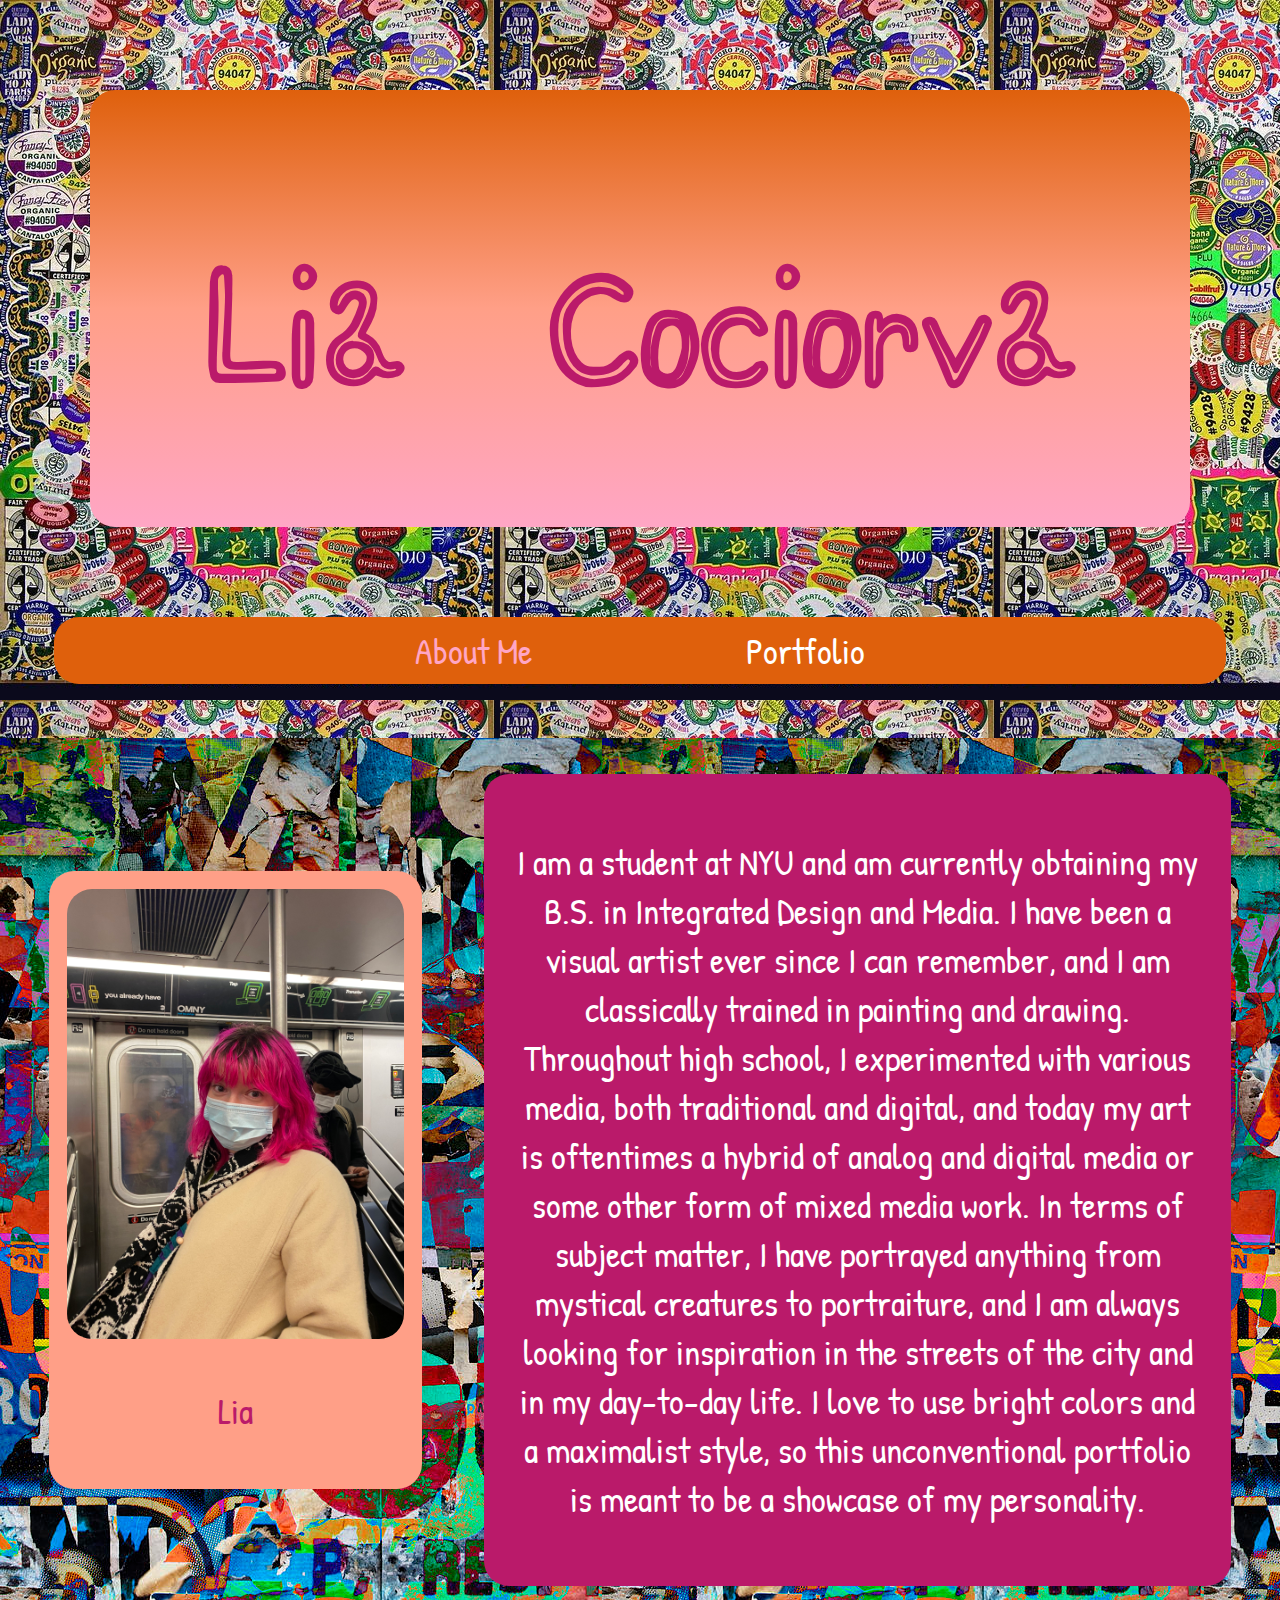
==== index.html @ 5e9ed081 "first commit" ====
<!DOCTYPE html>
<html lang="en" dir="ltr">
  <head>
    <meta charset="utf-8">
    <meta name="viewport" content="width=device-width, initial-scale=1">
    <title>About Me</title>
     <link rel="stylesheet" href="style.css">
     <link rel="stylesheet" href="https://fonts.googleapis.com/css?family=Shizuru|Patrick+Hand">
  </head>
  <body>

    <div class = "header">

      <div>
      <h1>Lia Cociorva</h1>
      </div>

    </div>

    <div class="navWrapper">
      <div class = "navMenu">
        <div class ="navLink"> <a class = "activeLink" href="index.html">About Me</a></div>
        <div class = "navLink"> <a href="portfolio.html">Portfolio</a></div>
      </div>
    </div>

<div class = "mainContainer">

  <div class = "contentContainer">

    <div>
      <img src = 'face.JPG'></img>
      <p>Lia</p>
    </div>

      <div class = "textBox">
        <p>I am a student at NYU and am currently obtaining my B.S. in Integrated Design and Media. I have been a visual artist ever since I can remember, and I am classically trained in painting and drawing. Throughout high school, I experimented with various media, both traditional and digital, and today my art is oftentimes a hybrid of analog and digital media or some other form of mixed media work. In terms of subject matter, I have portrayed anything from mystical creatures to portraiture, and I am always looking for inspiration in the streets of the city and in my day-to-day life. I love to use bright colors and a maximalist style, so this unconventional portfolio is meant to be a showcase of my personality.</p>
      </div>
    </div>
  </div>

  </body>


</html>
---- style.css ----
* {
box-sizing: border-box;
}


body {
  background-image: url("stickers.jpeg");
  margin: 0px;
  padding: 0px;
  font-family: 'Patrick Hand';
  color: #ffb5da;
}


.navWrapper{
  border-radius: 25px;
  display: flex;
  justify-content: center;
  padding: 1vmin;
  margin: 6vmin;
  font-size: 6vmin;
  background-color: #DF600C;
}

.navMenu{
  display: flex;
  width: 50vmin;
  justify-content: space-between;
}

a{
  color: white;
  text-decoration: none;
}

a:hover{
  color: #ba1a6a;
}

.activeLink{
  color: #ffa6c5;
}


.mainContainer{
  display: flex;
  flex-direction: row;
}


.contentContainer{
  display: flex;
	background-image: url("collage.jpeg");
  padding: 2vmin;
  flex-wrap: wrap;
  object-fit: contain;
  justify-content: space-around;

}
.contentContainer div{
  border-radius: 25px;
  width: 100%;
  object-fit: contain;
  background-color: #ff9f87;
  color: #ba1a6a;
  padding: 2vmin;
  margin: 1vmin;
  font-size: 6vmin;
  align-items: center;
  align-self: center;
  text-align: center;
}

.contentContainer .caption{
  text-align: center;
  font-size: 5vmin;
}


.contentContainer .textBox{
  align-self: center;
  font-size: 4vmin;
  padding: 2vmin;
  background-color: #ba1a6a;
  color: white;
  width: 100%;
}


.header{
  border-radius: 25px;
  display: flex;
  padding: 2vmin;
  margin: 10vmin;
  color: #ba1a6a;
  font-size:8vmin;
  background-image: linear-gradient(#DF600C, #ff9f87, #ffa6c5);

  align-self: center;
  justify-content: center;
  text-align: center;
  font-family: "Shizuru";
}

.header img{
  padding: 2vmin;
  width: 20%;
  align-self: center;
}


.mainContainer img {
  border-radius: 25px;
  width: 100%;
  flex-flow: column wrap;
  justify-content: space-around;
}

@media only screen and (min-width: 600px) {
  * {
  box-sizing: border-box;
  }


  body {
    background-image: url("stickers.jpeg");
    margin: 0px;
    padding: 0px;
    font-family: 'Patrick Hand';
    color: #ffb5da;
  }


  .navWrapper{
    border-radius: 25px;
    display: flex;
    justify-content: center;
    padding: 1vmin;
    margin: 6vmin;
    font-size: 4vmin;
    background-color: #DF600C;
  }

  .navMenu{
    display: flex;
    width: 50vmin;
    justify-content: space-between;
  }

  a{
    color: white;
    text-decoration: none;
  }

  a:hover{
    color: #ba1a6a;
  }

  .activeLink{
    color: #ffa6c5;
  }


  .mainContainer{
    display: flex;
    flex-direction: row;
  }


  .contentContainer{
    display: flex;
  	background-image: url("collage.jpeg");
    padding: 2vmin;
    flex-wrap: wrap;
    object-fit: contain;
    justify-content: space-around;

  }
  .contentContainer div{
    border-radius: 25px;
    width: 30%;
    object-fit: contain;
    background-color: #ff9f87;
    color: #ba1a6a;
    padding: 2vmin;
    margin: 2vmin;
    font-size: 4vmin;
    align-items: center;
    align-self: center;
    text-align: center;
  }

  .contentContainer .caption{
    text-align: center;
    font-size: 3vmin;
  }

  .contentContainer .gifs{
    display: flex;
    width: 30%;
    flex-wrap: nowrap;
    justify-content: space-between;

  }



  .contentContainer .textBox{
    align-self: center;
    font-size: 4vmin;
    padding: 3vmin;
    background-color: #ba1a6a;
    color: white;
    width: 60%;
  }


  .header{
    border-radius: 25px;
    display: flex;
    padding: 2vmin;
    margin: 10vmin;
    color: #ba1a6a;
    font-size:8vmin;
    background-image: linear-gradient(#DF600C, #ff9f87, #ffa6c5);

    align-self: center;
    justify-content: center;
    text-align: center;
    font-family: "Shizuru";
  }

  .header img{
    padding: 2vmin;
    width: 20%;
    align-self: center;
  }


  .mainContainer img {
    border-radius: 25px;
    width: 100%;
    flex-flow: column wrap;
    justify-content: space-around;
  }
}
}
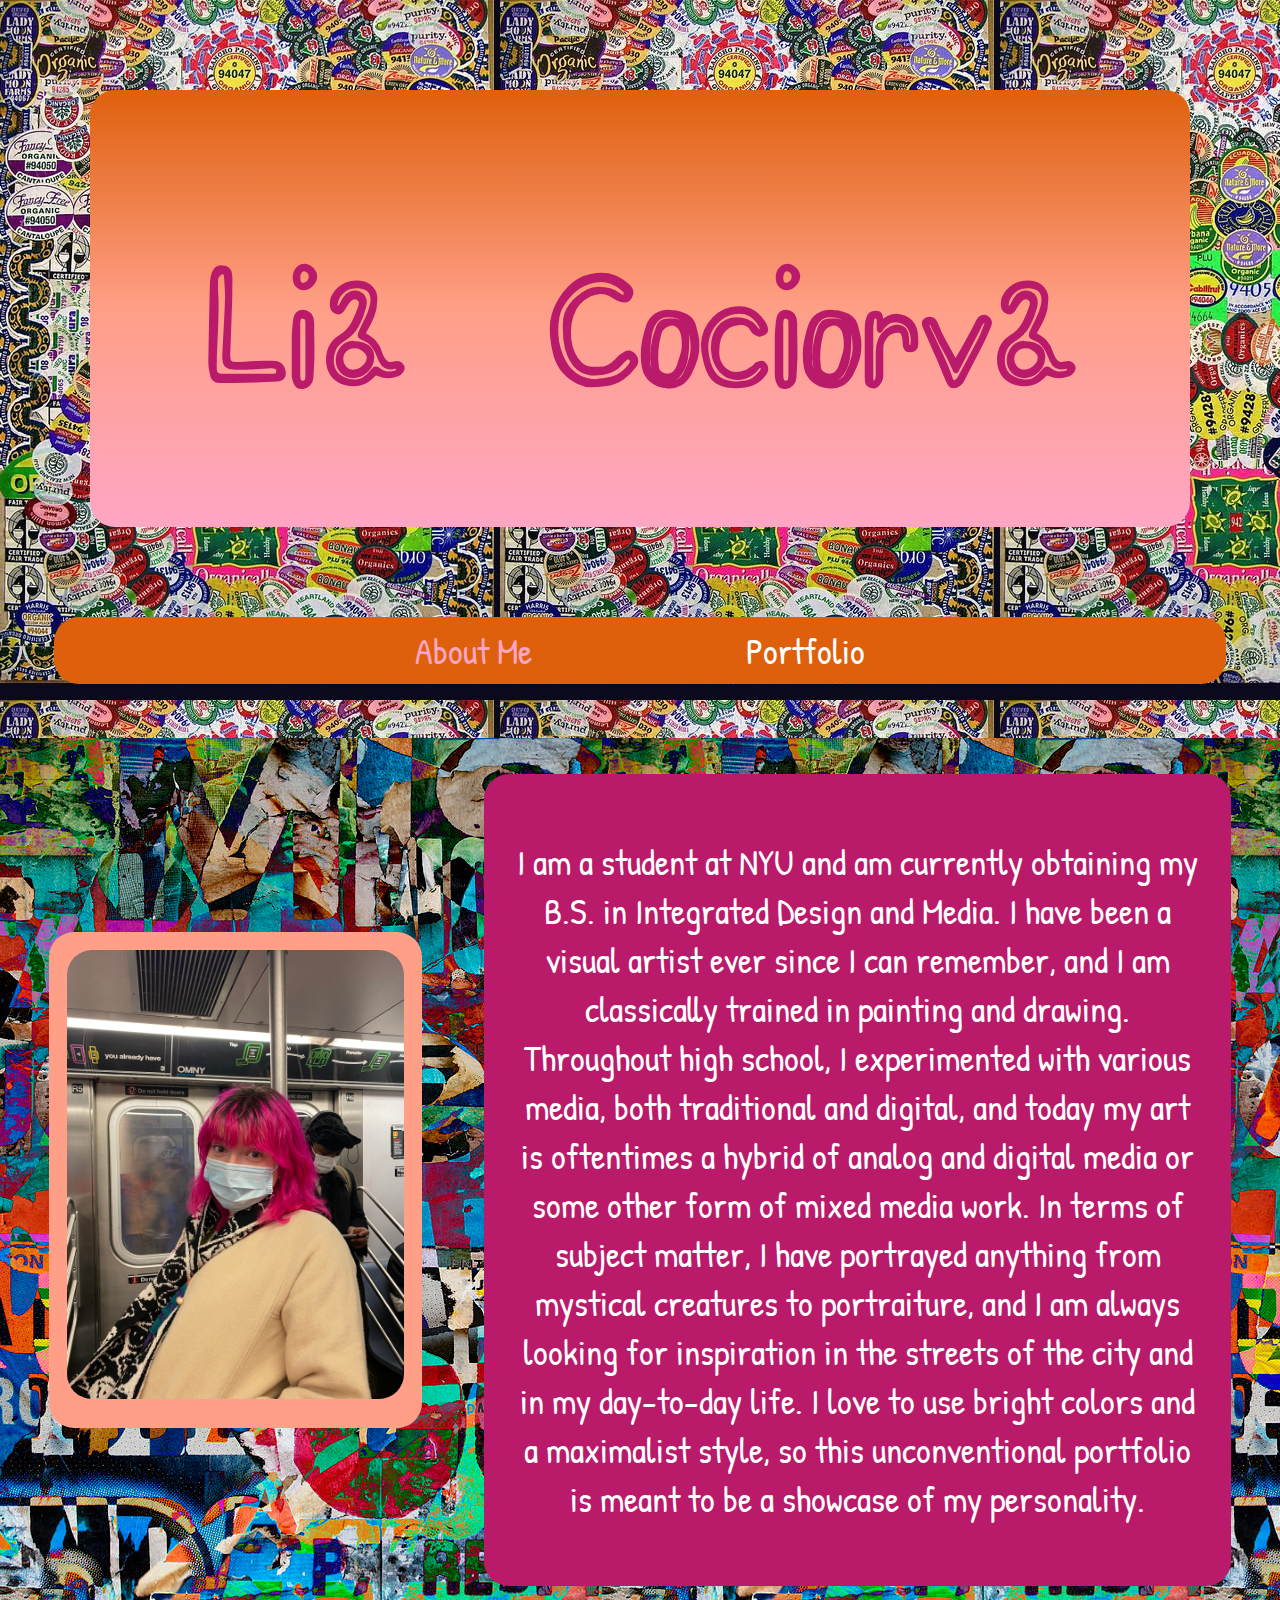
==== commit c98b8ad6: "changed font size" ====
--- a/index.html
+++ b/index.html
@@ -30,7 +30,7 @@
 
     <div>
       <img src = 'face.JPG'></img>
-      <p>Lia</p>
+    
     </div>
 
       <div class = "textBox">
--- a/style.css
+++ b/style.css
@@ -64,8 +64,7 @@
   background-color: #ff9f87;
   color: #ba1a6a;
   padding: 2vmin;
-  margin: 1vmin;
-  font-size: 6vmin;
+  margin: 2vmin;
   align-items: center;
   align-self: center;
   text-align: center;
@@ -79,7 +78,7 @@
 
 .contentContainer .textBox{
   align-self: center;
-  font-size: 4vmin;
+  font-size: 5vmin;
   padding: 2vmin;
   background-color: #ba1a6a;
   color: white;
